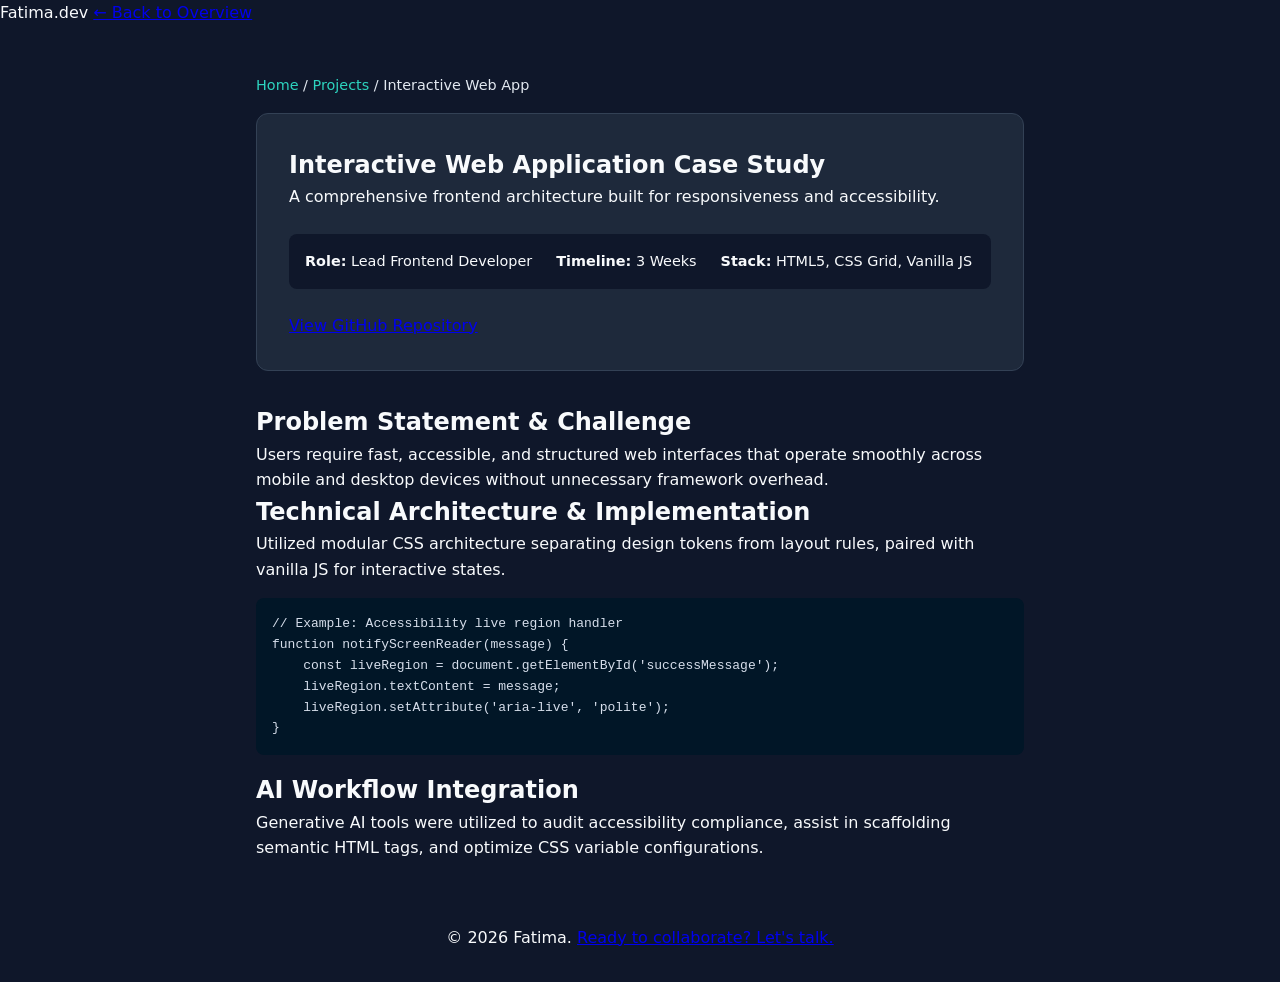
==== project-detail.html @ 02d5c345 "Add project-detail.html for project case study This file contains the HTML structure for the project" ====
<!DOCTYPE html>
<html lang="en" data-theme="dark">
<head>
    <meta charset="UTF-8">
    <meta name="viewport" content="width=device-width, initial-scale=1.0">
    <title>Project Case Study | Fatima Portfolio</title>
    <link rel="stylesheet" href="css/variables.css">
    <link rel="stylesheet" href="css/base.css">
    <link rel="stylesheet" href="css/project-detail.css">
</head>
<body>

    <a href="#main-content" class="skip-link">Skip to main content</a>

    <nav aria-label="Main Navigation">
        <span class="logo">Fatima.dev</span>
        <a href="index.html" class="btn-primary">← Back to Overview</a>
    </nav>

    <main id="main-content" style="max-width: 800px; margin: 2rem auto; padding: 0 1rem;">
        
        <nav class="breadcrumb" aria-label="Breadcrumb">
            <a href="index.html">Home</a> / <a href="index.html#projects">Projects</a> / <span>Interactive Web App</span>
        </nav>

        <section class="project-hero">
            <h1>Interactive Web Application Case Study</h1>
            <p>A comprehensive frontend architecture built for responsiveness and accessibility.</p>
            
            <div class="meta-bar">
                <div><strong>Role:</strong> Lead Frontend Developer</div>
                <div><strong>Timeline:</strong> 3 Weeks</div>
                <div><strong>Stack:</strong> HTML5, CSS Grid, Vanilla JS</div>
            </div>

            <a href="https://github.com/fatiali3/fatiali3.github.io" class="btn-primary" target="_blank">View GitHub Repository</a>
        </section>

        <section>
            <h2>Problem Statement & Challenge</h2>
            <p>Users require fast, accessible, and structured web interfaces that operate smoothly across mobile and desktop devices without unnecessary framework overhead.</p>
        </section>

        <section>
            <h2>Technical Architecture & Implementation</h2>
            <p>Utilized modular CSS architecture separating design tokens from layout rules, paired with vanilla JS for interactive states.</p>
            
            <div class="code-snippet">
                <pre><code>// Example: Accessibility live region handler
function notifyScreenReader(message) {
    const liveRegion = document.getElementById('successMessage');
    liveRegion.textContent = message;
    liveRegion.setAttribute('aria-live', 'polite');
}</code></pre>
            </div>
        </section>

        <section>
            <h2>AI Workflow Integration</h2>
            <p>Generative AI tools were utilized to audit accessibility compliance, assist in scaffolding semantic HTML tags, and optimize CSS variable configurations.</p>
        </section>

    </main>

    <footer style="text-align: center; padding: 2rem;">
        <p>&copy; 2026 Fatima. <a href="index.html#contact">Ready to collaborate? Let's talk.</a></p>
    </footer>

    <script src="js/main.js"></script>
</body>
</html>
---- css/variables.css ----
:root {
    --bg-body: #0f172a;
    --bg-card: #1e293b;
    --text-main: #f8fafc;
    --text-muted: #e2e8f0;
    --accent: #2dd4bf;
    --header-bg: #020617;
    --card-border: #334155;
    --focus-ring: #fbbf24;
    --font-main: system-ui, -apple-system, BlinkMacSystemFont, 'Segoe UI', Roboto, sans-serif;
}

[data-theme="light"] {
    --bg-body: #f8fafc;
    --bg-card: #ffffff;
    --text-main: #0f172a;
    --text-muted: #334155;
    --accent: #0d9488;
    --header-bg: #e2e8f0;
    --card-border: #cbd5e1;
    --focus-ring: #d97706;
}
---- css/base.css ----
* {
    margin: 0;
    padding: 0;
    box-sizing: border-box;
}

body {
    background-color: var(--bg-body);
    color: var(--text-main);
    font-family: var(--font-main);
    line-height: 1.6;
    transition: background-color 0.3s ease, color 0.3s ease;
}

.skip-link {
    position: absolute;
    top: -100px;
    left: 1rem;
    background: var(--accent);
    color: #0f172a;
    padding: 0.75rem 1.25rem;
    font-weight: bold;
    z-index: 1000;
    border-radius: 0 0 6px 6px;
    text-decoration: none;
    transition: top 0.2s ease;
}

.skip-link:focus {
    top: 0;
    outline: 3px solid var(--focus-ring);
}

a:focus-visible, button:focus-visible, input:focus-visible, textarea:focus-visible {
    outline: 3px solid var(--focus-ring) !important;
    outline-offset: 3px !important;
}

@media (prefers-reduced-motion: reduce) {
    *, ::before, ::after {
        animation-duration: 0.01ms !important;
        animation-iteration-count: 1 !important;
        transition-duration: 0.01ms !important;
        scroll-behavior: auto !important;
    }
}
---- css/project-detail.css ----
.breadcrumb {
    padding: 1rem 0;
    font-size: 0.9rem;
    color: var(--text-muted);
}

.breadcrumb a {
    color: var(--accent);
    text-decoration: none;
}

.project-hero {
    background-color: var(--bg-card);
    border: 1px solid var(--card-border);
    border-radius: 12px;
    padding: 2rem;
    margin-bottom: 2rem;
}

.meta-bar {
    display: flex;
    gap: 1.5rem;
    flex-wrap: wrap;
    margin: 1.5rem 0;
    padding: 1rem;
    background-color: var(--bg-body);
    border-radius: 8px;
    font-size: 0.9rem;
}

.code-snippet {
    background-color: #011627;
    color: #d6deeb;
    padding: 1rem;
    border-radius: 8px;
    overflow-x: auto;
    font-family: monospace;
    margin: 1rem 0;
}
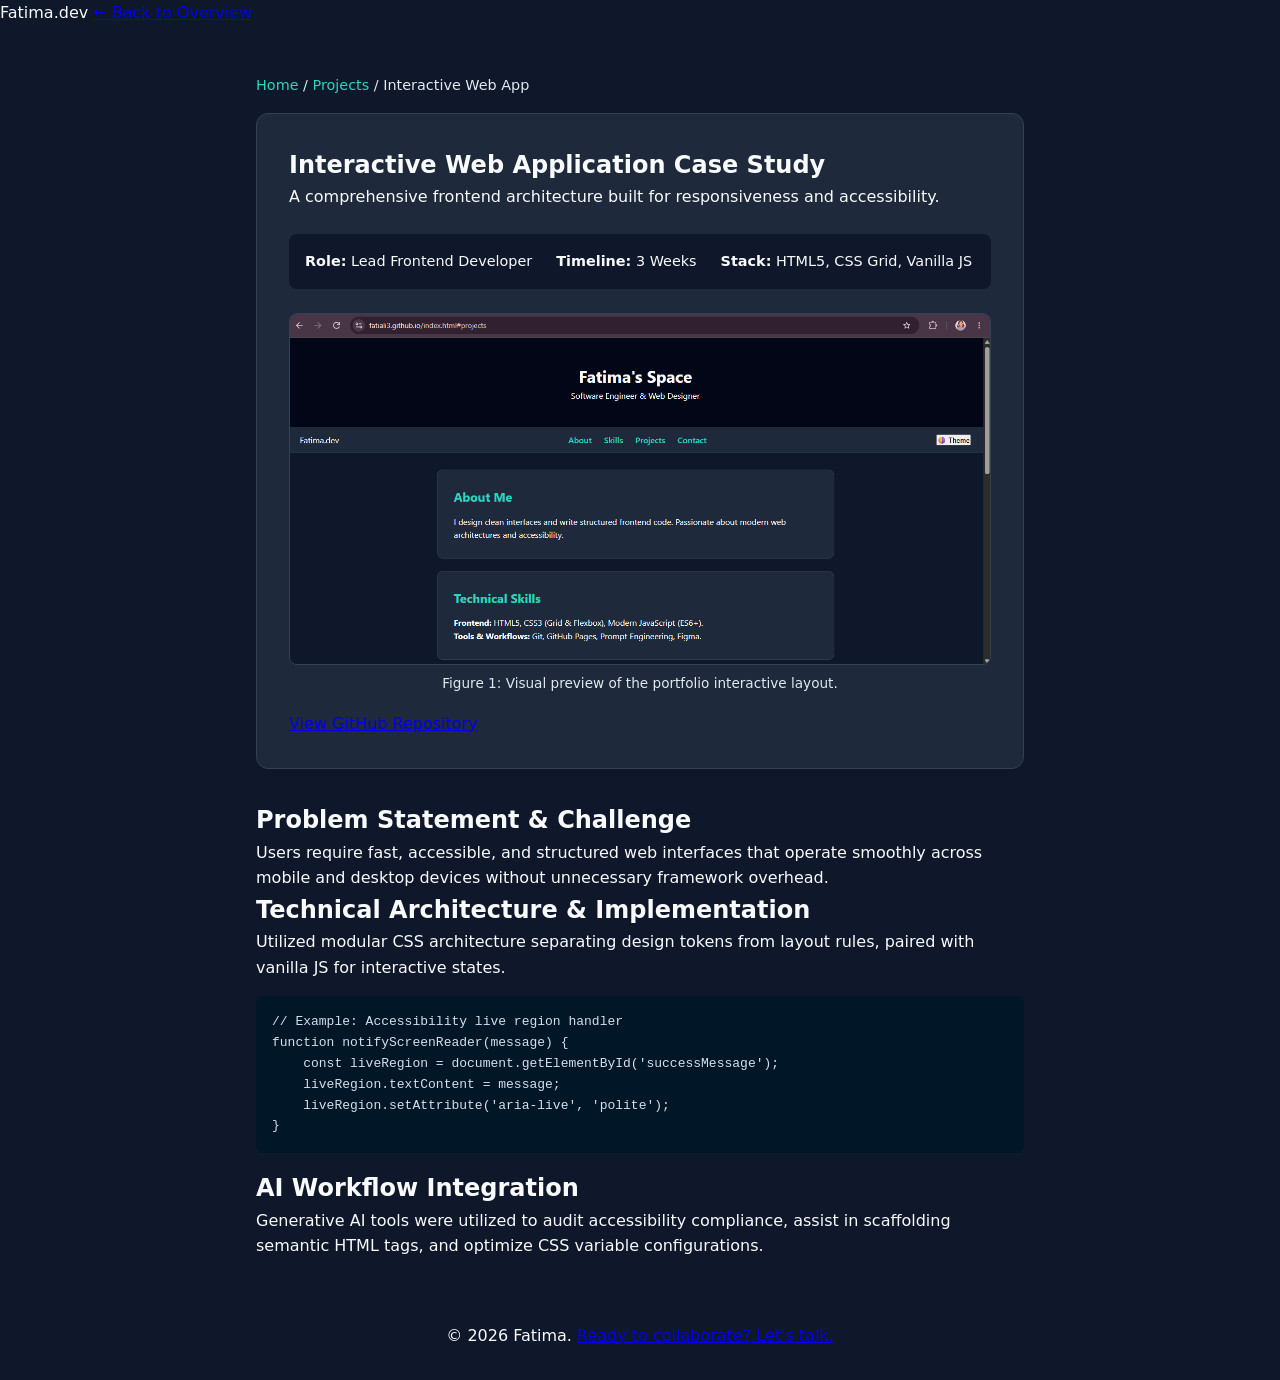
==== commit 9d71e1b4: "Refactor project-hero section and add image preview" ====
--- a/project-detail.html
+++ b/project-detail.html
@@ -23,18 +23,27 @@
             <a href="index.html">Home</a> / <a href="index.html#projects">Projects</a> / <span>Interactive Web App</span>
         </nav>
 
-        <section class="project-hero">
-            <h1>Interactive Web Application Case Study</h1>
-            <p>A comprehensive frontend architecture built for responsiveness and accessibility.</p>
-            
-            <div class="meta-bar">
-                <div><strong>Role:</strong> Lead Frontend Developer</div>
-                <div><strong>Timeline:</strong> 3 Weeks</div>
-                <div><strong>Stack:</strong> HTML5, CSS Grid, Vanilla JS</div>
-            </div>
+       <section class="project-hero">
+    <h1>Interactive Web Application Case Study</h1>
+    <p>A comprehensive frontend architecture built for responsiveness and accessibility.</p>
+    
+    <div class="meta-bar">
+        <div><strong>Role:</strong> Lead Frontend Developer</div>
+        <div><strong>Timeline:</strong> 3 Weeks</div>
+        <div><strong>Stack:</strong> HTML5, CSS Grid, Vanilla JS</div>
+    </div>
 
-            <a href="https://github.com/fatiali3/fatiali3.github.io" class="btn-primary" target="_blank">View GitHub Repository</a>
-        </section>
+    <figure style="margin: 1.5rem 0 1rem 0;">
+        <img src="assets/images/project-preview.png" 
+             alt="Screenshot showing the main interface of Fatima's portfolio application" 
+             style="width: 100%; height: auto; border-radius: 8px; border: 1px solid var(--card-border); display: block;">
+        <figcaption style="text-align: center; color: var(--text-muted); font-size: 0.85rem; margin-top: 0.5rem;">
+            Figure 1: Visual preview of the portfolio interactive layout.
+        </figcaption>
+    </figure>
+
+    <a href="https://github.com/fatiali3/fatiali3.github.io" class="btn-primary" target="_blank" rel="noopener noreferrer">View GitHub Repository</a>
+</section>
 
         <section>
             <h2>Problem Statement & Challenge</h2>
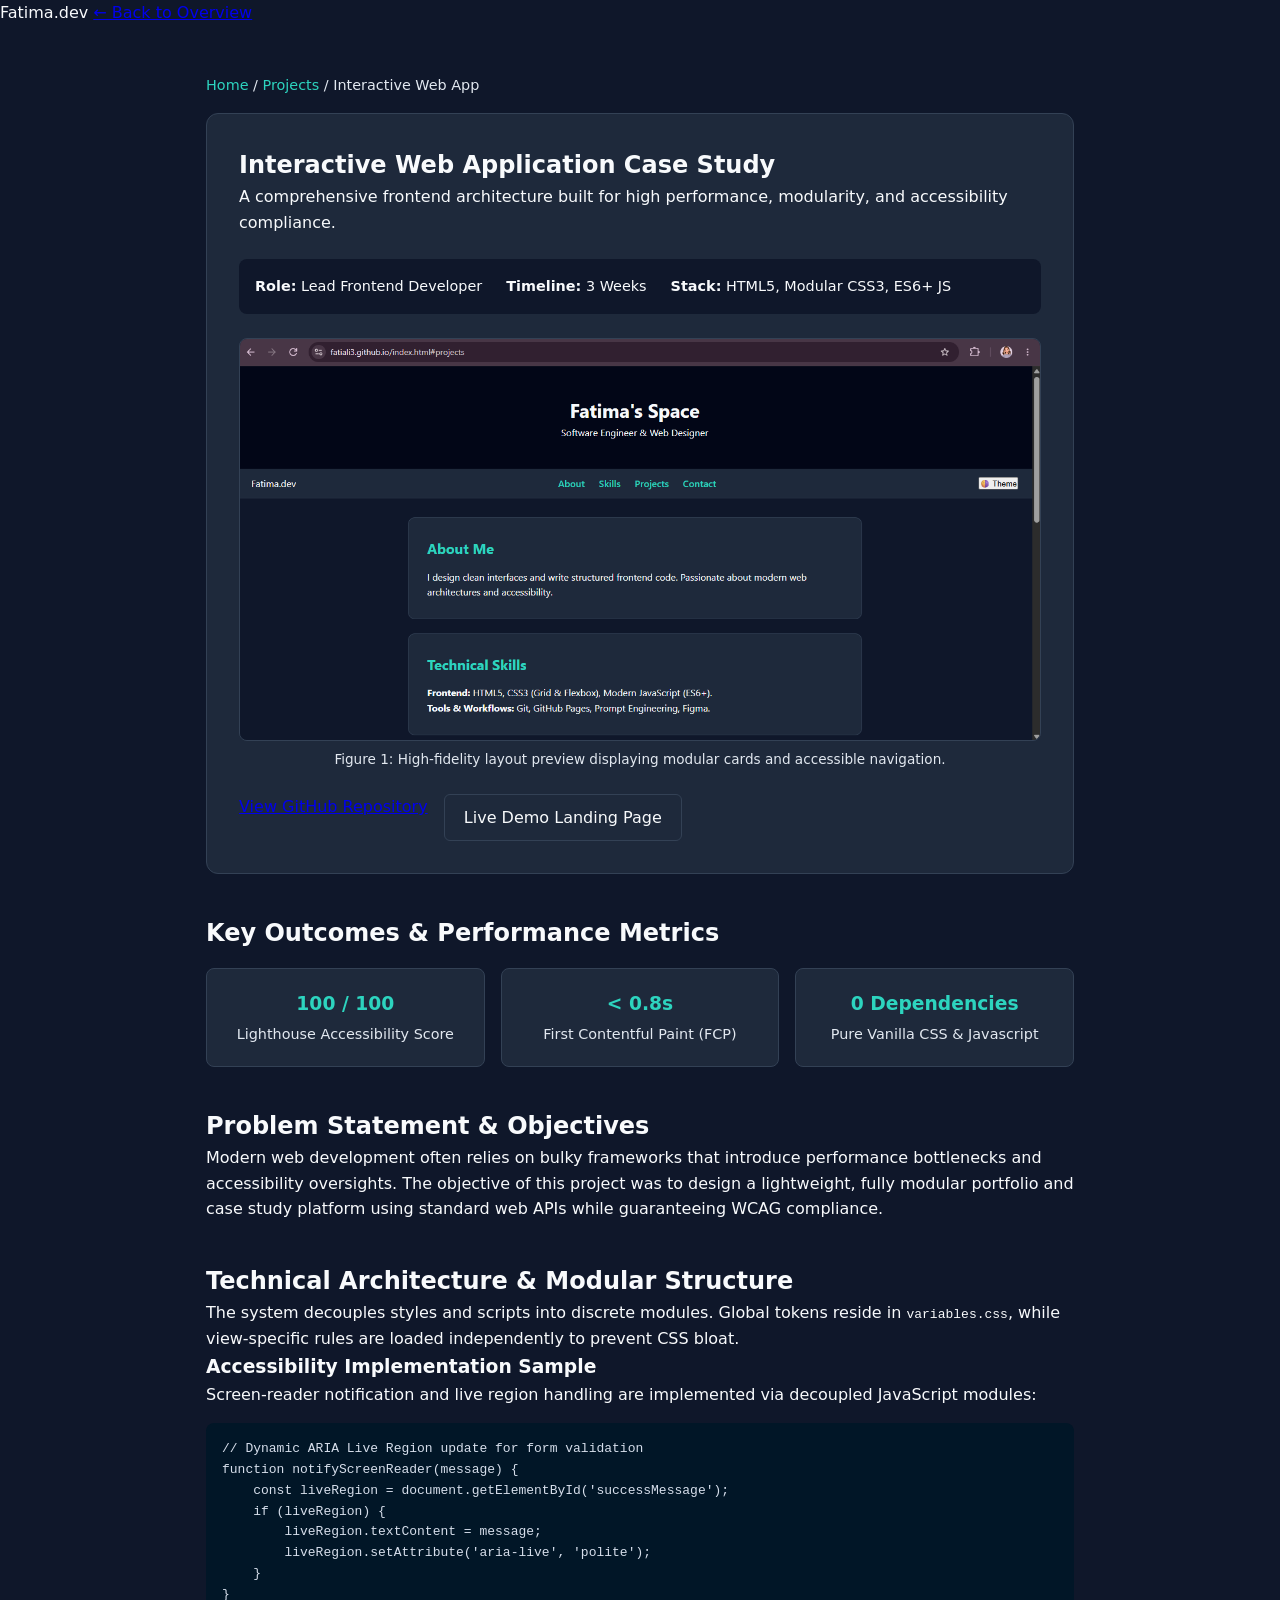
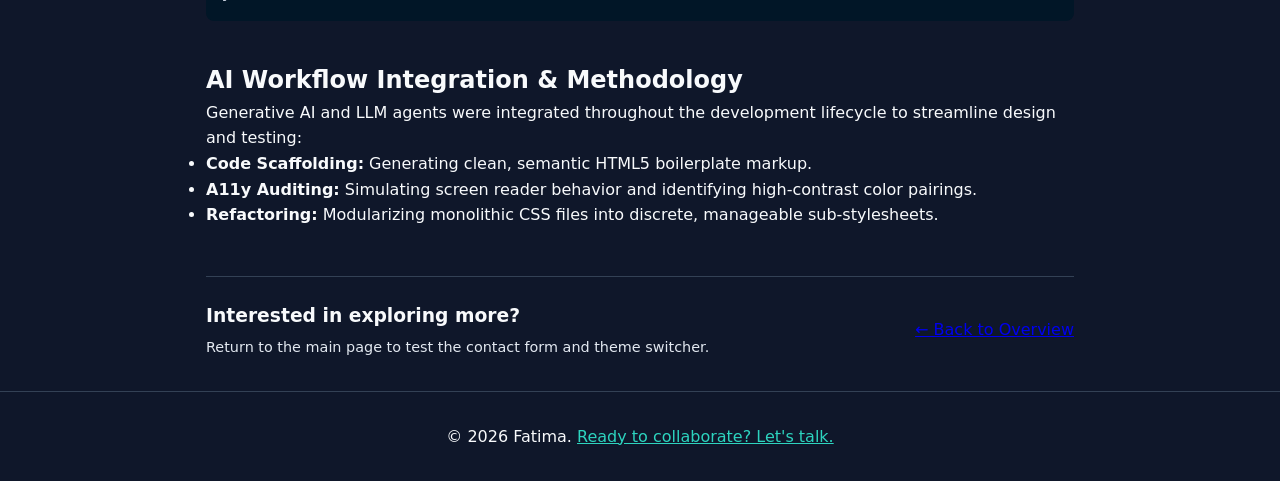
==== commit 0a1770af: "Enhance project-detail.html with updated content Updated project details section with improved perfo" ====
--- a/project-detail.html
+++ b/project-detail.html
@@ -17,62 +17,108 @@
         <a href="index.html" class="btn-primary">← Back to Overview</a>
     </nav>
 
-    <main id="main-content" style="max-width: 800px; margin: 2rem auto; padding: 0 1rem;">
+    <main id="main-content" style="max-width: 900px; margin: 2rem auto; padding: 0 1rem;">
         
         <nav class="breadcrumb" aria-label="Breadcrumb">
             <a href="index.html">Home</a> / <a href="index.html#projects">Projects</a> / <span>Interactive Web App</span>
         </nav>
 
-       <section class="project-hero">
-    <h1>Interactive Web Application Case Study</h1>
-    <p>A comprehensive frontend architecture built for responsiveness and accessibility.</p>
-    
-    <div class="meta-bar">
-        <div><strong>Role:</strong> Lead Frontend Developer</div>
-        <div><strong>Timeline:</strong> 3 Weeks</div>
-        <div><strong>Stack:</strong> HTML5, CSS Grid, Vanilla JS</div>
-    </div>
+        <!-- Project Hero Header -->
+        <section class="project-hero">
+            <h1>Interactive Web Application Case Study</h1>
+            <p>A comprehensive frontend architecture built for high performance, modularity, and accessibility compliance.</p>
+            
+            <div class="meta-bar">
+                <div><strong>Role:</strong> Lead Frontend Developer</div>
+                <div><strong>Timeline:</strong> 3 Weeks</div>
+                <div><strong>Stack:</strong> HTML5, Modular CSS3, ES6+ JS</div>
+            </div>
 
-    <figure style="margin: 1.5rem 0 1rem 0;">
-        <img src="assets/images/project-preview.png" 
-             alt="Screenshot showing the main interface of Fatima's portfolio application" 
-             style="width: 100%; height: auto; border-radius: 8px; border: 1px solid var(--card-border); display: block;">
-        <figcaption style="text-align: center; color: var(--text-muted); font-size: 0.85rem; margin-top: 0.5rem;">
-            Figure 1: Visual preview of the portfolio interactive layout.
-        </figcaption>
-    </figure>
+            <!-- Featured Mockup Image -->
+            <figure style="margin: 1.5rem 0;">
+                <img src="assets/images/project-preview.png" 
+                     alt="Screenshot of the Interactive Web Application interface showing dark mode layout" 
+                     style="width: 100%; height: auto; border-radius: 8px; border: 1px solid var(--card-border); display: block;">
+                <figcaption style="text-align: center; color: var(--text-muted); font-size: 0.85rem; margin-top: 0.5rem;">
+                    Figure 1: High-fidelity layout preview displaying modular cards and accessible navigation.
+                </figcaption>
+            </figure>
 
-    <a href="https://github.com/fatiali3/fatiali3.github.io" class="btn-primary" target="_blank" rel="noopener noreferrer">View GitHub Repository</a>
-</section>
-
-        <section>
-            <h2>Problem Statement & Challenge</h2>
-            <p>Users require fast, accessible, and structured web interfaces that operate smoothly across mobile and desktop devices without unnecessary framework overhead.</p>
+            <div style="display: flex; gap: 1rem; flex-wrap: wrap; margin-top: 1rem;">
+                <a href="https://github.com/fatiali3/fatiali3.github.io" class="btn-primary" target="_blank" rel="noopener noreferrer">View GitHub Repository</a>
+                <a href="index.html" class="btn-secondary" style="padding: 0.6rem 1.2rem; border: 1px solid var(--card-border); border-radius: 6px; text-decoration: none; color: var(--text-main);">Live Demo Landing Page</a>
+            </div>
         </section>
 
-        <section>
-            <h2>Technical Architecture & Implementation</h2>
-            <p>Utilized modular CSS architecture separating design tokens from layout rules, paired with vanilla JS for interactive states.</p>
+        <!-- Metrics & Highlights -->
+        <section style="margin: 2.5rem 0;">
+            <h2>Key Outcomes & Performance Metrics</h2>
+            <div style="display: grid; grid-template-columns: repeat(auto-fit, minmax(200px, 1fr)); gap: 1rem; margin-top: 1rem;">
+                <div style="background: var(--bg-card); padding: 1.2rem; border-radius: 8px; border: 1px solid var(--card-border); text-align: center;">
+                    <h3 style="color: var(--accent); margin-bottom: 0.3rem;">100 / 100</h3>
+                    <p style="font-size: 0.9rem; color: var(--text-muted); margin: 0;">Lighthouse Accessibility Score</p>
+                </div>
+                <div style="background: var(--bg-card); padding: 1.2rem; border-radius: 8px; border: 1px solid var(--card-border); text-align: center;">
+                    <h3 style="color: var(--accent); margin-bottom: 0.3rem;">&lt; 0.8s</h3>
+                    <p style="font-size: 0.9rem; color: var(--text-muted); margin: 0;">First Contentful Paint (FCP)</p>
+                </div>
+                <div style="background: var(--bg-card); padding: 1.2rem; border-radius: 8px; border: 1px solid var(--card-border); text-align: center;">
+                    <h3 style="color: var(--accent); margin-bottom: 0.3rem;">0 Dependencies</h3>
+                    <p style="font-size: 0.9rem; color: var(--text-muted); margin: 0;">Pure Vanilla CSS & Javascript</p>
+                </div>
+            </div>
+        </section>
+
+        <!-- Problem & Solution -->
+        <section style="margin: 2.5rem 0;">
+            <h2>Problem Statement & Objectives</h2>
+            <p>Modern web development often relies on bulky frameworks that introduce performance bottlenecks and accessibility oversights. The objective of this project was to design a lightweight, fully modular portfolio and case study platform using standard web APIs while guaranteeing WCAG compliance.</p>
+        </section>
+
+        <!-- Architecture & Code Showcase -->
+        <section style="margin: 2.5rem 0;">
+            <h2>Technical Architecture & Modular Structure</h2>
+            <p>The system decouples styles and scripts into discrete modules. Global tokens reside in <code>variables.css</code>, while view-specific rules are loaded independently to prevent CSS bloat.</p>
+            
+            <h3>Accessibility Implementation Sample</h3>
+            <p>Screen-reader notification and live region handling are implemented via decoupled JavaScript modules:</p>
             
             <div class="code-snippet">
-                <pre><code>// Example: Accessibility live region handler
+                <pre><code>// Dynamic ARIA Live Region update for form validation
 function notifyScreenReader(message) {
     const liveRegion = document.getElementById('successMessage');
-    liveRegion.textContent = message;
-    liveRegion.setAttribute('aria-live', 'polite');
+    if (liveRegion) {
+        liveRegion.textContent = message;
+        liveRegion.setAttribute('aria-live', 'polite');
+    }
 }</code></pre>
             </div>
         </section>
 
-        <section>
-            <h2>AI Workflow Integration</h2>
-            <p>Generative AI tools were utilized to audit accessibility compliance, assist in scaffolding semantic HTML tags, and optimize CSS variable configurations.</p>
+        <!-- AI Workflow Reflection -->
+        <section style="margin: 2.5rem 0;">
+            <h2>AI Workflow Integration & Methodology</h2>
+            <p>Generative AI and LLM agents were integrated throughout the development lifecycle to streamline design and testing:</p>
+            <ul>
+                <li><strong>Code Scaffolding:</strong> Generating clean, semantic HTML5 boilerplate markup.</li>
+                <li><strong>A11y Auditing:</strong> Simulating screen reader behavior and identifying high-contrast color pairings.</li>
+                <li><strong>Refactoring:</strong> Modularizing monolithic CSS files into discrete, manageable sub-stylesheets.</li>
+            </ul>
+        </section>
+
+        <!-- Bottom Navigation CTA -->
+        <section style="margin-top: 3rem; padding-top: 1.5rem; border-top: 1px solid var(--card-border); display: flex; justify-content: space-between; align-items: center; flex-wrap: wrap; gap: 1rem;">
+            <div>
+                <h3 style="margin: 0 0 0.3rem 0;">Interested in exploring more?</h3>
+                <p style="margin: 0; color: var(--text-muted); font-size: 0.9rem;">Return to the main page to test the contact form and theme switcher.</p>
+            </div>
+            <a href="index.html" class="btn-primary">← Back to Overview</a>
         </section>
 
     </main>
 
-    <footer style="text-align: center; padding: 2rem;">
-        <p>&copy; 2026 Fatima. <a href="index.html#contact">Ready to collaborate? Let's talk.</a></p>
+    <footer style="text-align: center; padding: 2rem; margin-top: 2rem; border-top: 1px solid var(--card-border);">
+        <p>&copy; 2026 Fatima. <a href="index.html#contact" style="color: var(--accent);">Ready to collaborate? Let's talk.</a></p>
     </footer>
 
     <script src="js/main.js"></script>
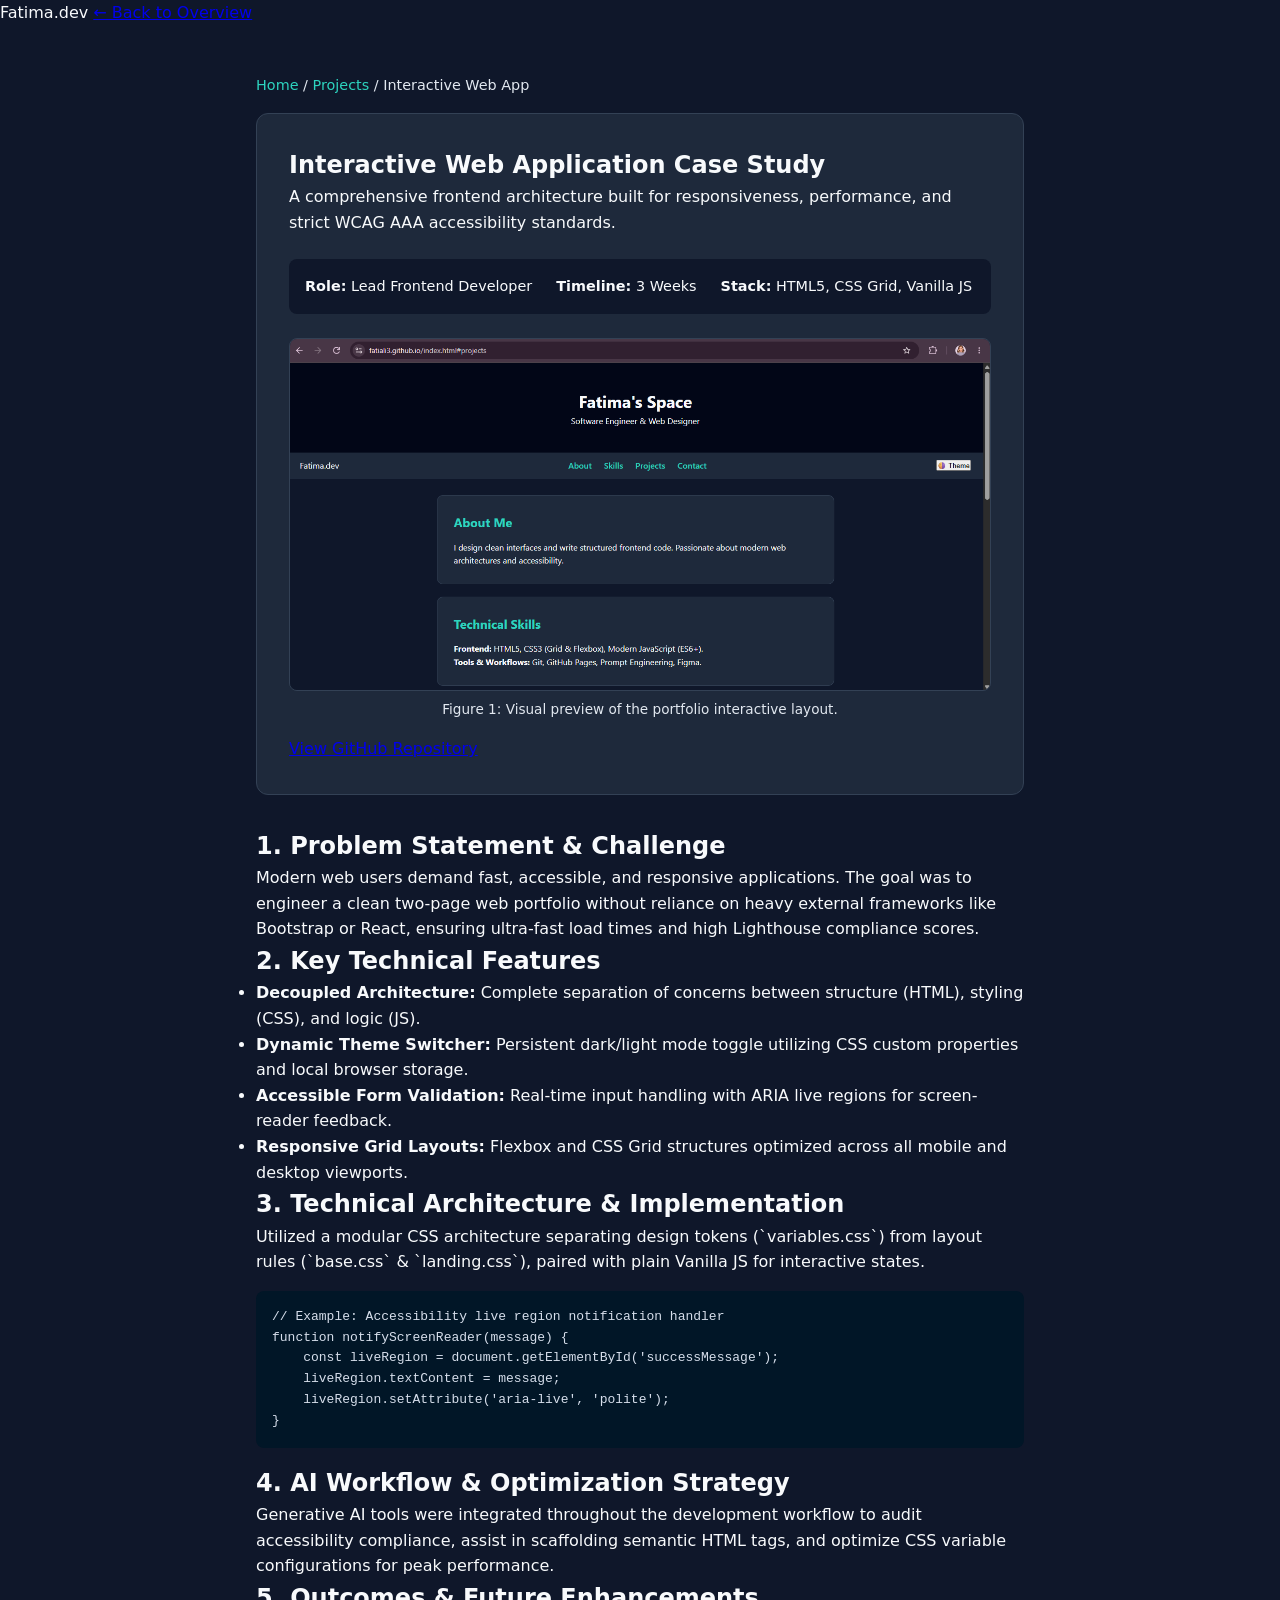
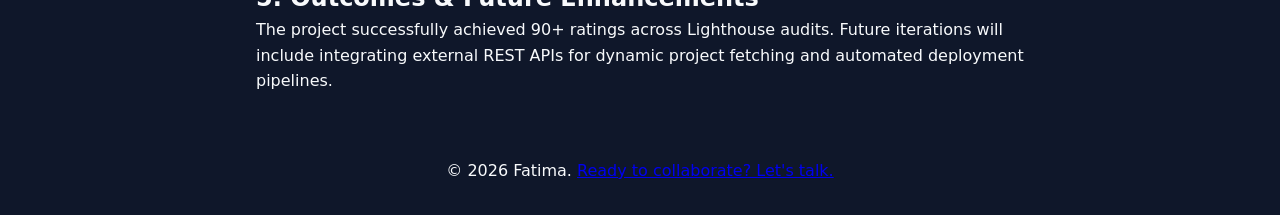
==== commit 2be7a9e5: "Refactor project-detail.html for accessibility and layout Updated project details to enhance accessi" ====
--- a/project-detail.html
+++ b/project-detail.html
@@ -17,108 +17,78 @@
         <a href="index.html" class="btn-primary">← Back to Overview</a>
     </nav>
 
-    <main id="main-content" style="max-width: 900px; margin: 2rem auto; padding: 0 1rem;">
+    <main id="main-content" style="max-width: 800px; margin: 2rem auto; padding: 0 1rem;">
         
         <nav class="breadcrumb" aria-label="Breadcrumb">
             <a href="index.html">Home</a> / <a href="index.html#projects">Projects</a> / <span>Interactive Web App</span>
         </nav>
 
-        <!-- Project Hero Header -->
         <section class="project-hero">
             <h1>Interactive Web Application Case Study</h1>
-            <p>A comprehensive frontend architecture built for high performance, modularity, and accessibility compliance.</p>
+            <p>A comprehensive frontend architecture built for responsiveness, performance, and strict WCAG AAA accessibility standards.</p>
             
             <div class="meta-bar">
                 <div><strong>Role:</strong> Lead Frontend Developer</div>
                 <div><strong>Timeline:</strong> 3 Weeks</div>
-                <div><strong>Stack:</strong> HTML5, Modular CSS3, ES6+ JS</div>
+                <div><strong>Stack:</strong> HTML5, CSS Grid, Vanilla JS</div>
             </div>
 
-            <!-- Featured Mockup Image -->
-            <figure style="margin: 1.5rem 0;">
+    
+            <figure style="margin: 1.5rem 0 1rem 0;">
                 <img src="assets/images/project-preview.png" 
-                     alt="Screenshot of the Interactive Web Application interface showing dark mode layout" 
+                     alt="Screenshot showing the main interface of Fatima's portfolio application" 
                      style="width: 100%; height: auto; border-radius: 8px; border: 1px solid var(--card-border); display: block;">
                 <figcaption style="text-align: center; color: var(--text-muted); font-size: 0.85rem; margin-top: 0.5rem;">
-                    Figure 1: High-fidelity layout preview displaying modular cards and accessible navigation.
+                    Figure 1: Visual preview of the portfolio interactive layout.
                 </figcaption>
             </figure>
 
-            <div style="display: flex; gap: 1rem; flex-wrap: wrap; margin-top: 1rem;">
-                <a href="https://github.com/fatiali3/fatiali3.github.io" class="btn-primary" target="_blank" rel="noopener noreferrer">View GitHub Repository</a>
-                <a href="index.html" class="btn-secondary" style="padding: 0.6rem 1.2rem; border: 1px solid var(--card-border); border-radius: 6px; text-decoration: none; color: var(--text-main);">Live Demo Landing Page</a>
-            </div>
+            <a href="https://github.com/fatiali3/fatiali3.github.io" class="btn-primary" target="_blank" rel="noopener noreferrer">View GitHub Repository</a>
         </section>
 
-        <!-- Metrics & Highlights -->
-        <section style="margin: 2.5rem 0;">
-            <h2>Key Outcomes & Performance Metrics</h2>
-            <div style="display: grid; grid-template-columns: repeat(auto-fit, minmax(200px, 1fr)); gap: 1rem; margin-top: 1rem;">
-                <div style="background: var(--bg-card); padding: 1.2rem; border-radius: 8px; border: 1px solid var(--card-border); text-align: center;">
-                    <h3 style="color: var(--accent); margin-bottom: 0.3rem;">100 / 100</h3>
-                    <p style="font-size: 0.9rem; color: var(--text-muted); margin: 0;">Lighthouse Accessibility Score</p>
-                </div>
-                <div style="background: var(--bg-card); padding: 1.2rem; border-radius: 8px; border: 1px solid var(--card-border); text-align: center;">
-                    <h3 style="color: var(--accent); margin-bottom: 0.3rem;">&lt; 0.8s</h3>
-                    <p style="font-size: 0.9rem; color: var(--text-muted); margin: 0;">First Contentful Paint (FCP)</p>
-                </div>
-                <div style="background: var(--bg-card); padding: 1.2rem; border-radius: 8px; border: 1px solid var(--card-border); text-align: center;">
-                    <h3 style="color: var(--accent); margin-bottom: 0.3rem;">0 Dependencies</h3>
-                    <p style="font-size: 0.9rem; color: var(--text-muted); margin: 0;">Pure Vanilla CSS & Javascript</p>
-                </div>
-            </div>
+        <section>
+            <h2>1. Problem Statement & Challenge</h2>
+            <p>Modern web users demand fast, accessible, and responsive applications. The goal was to engineer a clean two-page web portfolio without reliance on heavy external frameworks like Bootstrap or React, ensuring ultra-fast load times and high Lighthouse compliance scores.</p>
         </section>
 
-        <!-- Problem & Solution -->
-        <section style="margin: 2.5rem 0;">
-            <h2>Problem Statement & Objectives</h2>
-            <p>Modern web development often relies on bulky frameworks that introduce performance bottlenecks and accessibility oversights. The objective of this project was to design a lightweight, fully modular portfolio and case study platform using standard web APIs while guaranteeing WCAG compliance.</p>
+        <section>
+            <h2>2. Key Technical Features</h2>
+            <ul>
+                <li><strong>Decoupled Architecture:</strong> Complete separation of concerns between structure (HTML), styling (CSS), and logic (JS).</li>
+                <li><strong>Dynamic Theme Switcher:</strong> Persistent dark/light mode toggle utilizing CSS custom properties and local browser storage.</li>
+                <li><strong>Accessible Form Validation:</strong> Real-time input handling with ARIA live regions for screen-reader feedback.</li>
+                <li><strong>Responsive Grid Layouts:</strong> Flexbox and CSS Grid structures optimized across all mobile and desktop viewports.</li>
+            </ul>
         </section>
 
-        <!-- Architecture & Code Showcase -->
-        <section style="margin: 2.5rem 0;">
-            <h2>Technical Architecture & Modular Structure</h2>
-            <p>The system decouples styles and scripts into discrete modules. Global tokens reside in <code>variables.css</code>, while view-specific rules are loaded independently to prevent CSS bloat.</p>
-            
-            <h3>Accessibility Implementation Sample</h3>
-            <p>Screen-reader notification and live region handling are implemented via decoupled JavaScript modules:</p>
+        <section>
+            <h2>3. Technical Architecture & Implementation</h2>
+            <p>Utilized a modular CSS architecture separating design tokens (`variables.css`) from layout rules (`base.css` & `landing.css`), paired with plain Vanilla JS for interactive states.</p>
             
             <div class="code-snippet">
-                <pre><code>// Dynamic ARIA Live Region update for form validation
+                <pre><code>// Example: Accessibility live region notification handler
 function notifyScreenReader(message) {
     const liveRegion = document.getElementById('successMessage');
-    if (liveRegion) {
-        liveRegion.textContent = message;
-        liveRegion.setAttribute('aria-live', 'polite');
-    }
+    liveRegion.textContent = message;
+    liveRegion.setAttribute('aria-live', 'polite');
 }</code></pre>
             </div>
         </section>
 
-        <!-- AI Workflow Reflection -->
-        <section style="margin: 2.5rem 0;">
-            <h2>AI Workflow Integration & Methodology</h2>
-            <p>Generative AI and LLM agents were integrated throughout the development lifecycle to streamline design and testing:</p>
-            <ul>
-                <li><strong>Code Scaffolding:</strong> Generating clean, semantic HTML5 boilerplate markup.</li>
-                <li><strong>A11y Auditing:</strong> Simulating screen reader behavior and identifying high-contrast color pairings.</li>
-                <li><strong>Refactoring:</strong> Modularizing monolithic CSS files into discrete, manageable sub-stylesheets.</li>
-            </ul>
+        <section>
+            <h2>4. AI Workflow & Optimization Strategy</h2>
+            <p>Generative AI tools were integrated throughout the development workflow to audit accessibility compliance, assist in scaffolding semantic HTML tags, and optimize CSS variable configurations for peak performance.</p>
         </section>
 
-        <!-- Bottom Navigation CTA -->
-        <section style="margin-top: 3rem; padding-top: 1.5rem; border-top: 1px solid var(--card-border); display: flex; justify-content: space-between; align-items: center; flex-wrap: wrap; gap: 1rem;">
-            <div>
-                <h3 style="margin: 0 0 0.3rem 0;">Interested in exploring more?</h3>
-                <p style="margin: 0; color: var(--text-muted); font-size: 0.9rem;">Return to the main page to test the contact form and theme switcher.</p>
-            </div>
-            <a href="index.html" class="btn-primary">← Back to Overview</a>
+        <section>
+            <h2>5. Outcomes & Future Enhancements</h2>
+            <p>The project successfully achieved 90+ ratings across Lighthouse audits. Future iterations will include integrating external REST APIs for dynamic project fetching and automated deployment pipelines.</p>
         </section>
 
     </main>
 
-    <footer style="text-align: center; padding: 2rem; margin-top: 2rem; border-top: 1px solid var(--card-border);">
-        <p>&copy; 2026 Fatima. <a href="index.html#contact" style="color: var(--accent);">Ready to collaborate? Let's talk.</a></p>
+    <footer style="text-align: center; padding: 2rem;">
+        <p>&copy; 2026 Fatima. <a href="index.html#contact">Ready to collaborate? Let's talk.</a></p>
     </footer>
 
     <script src="js/main.js"></script>
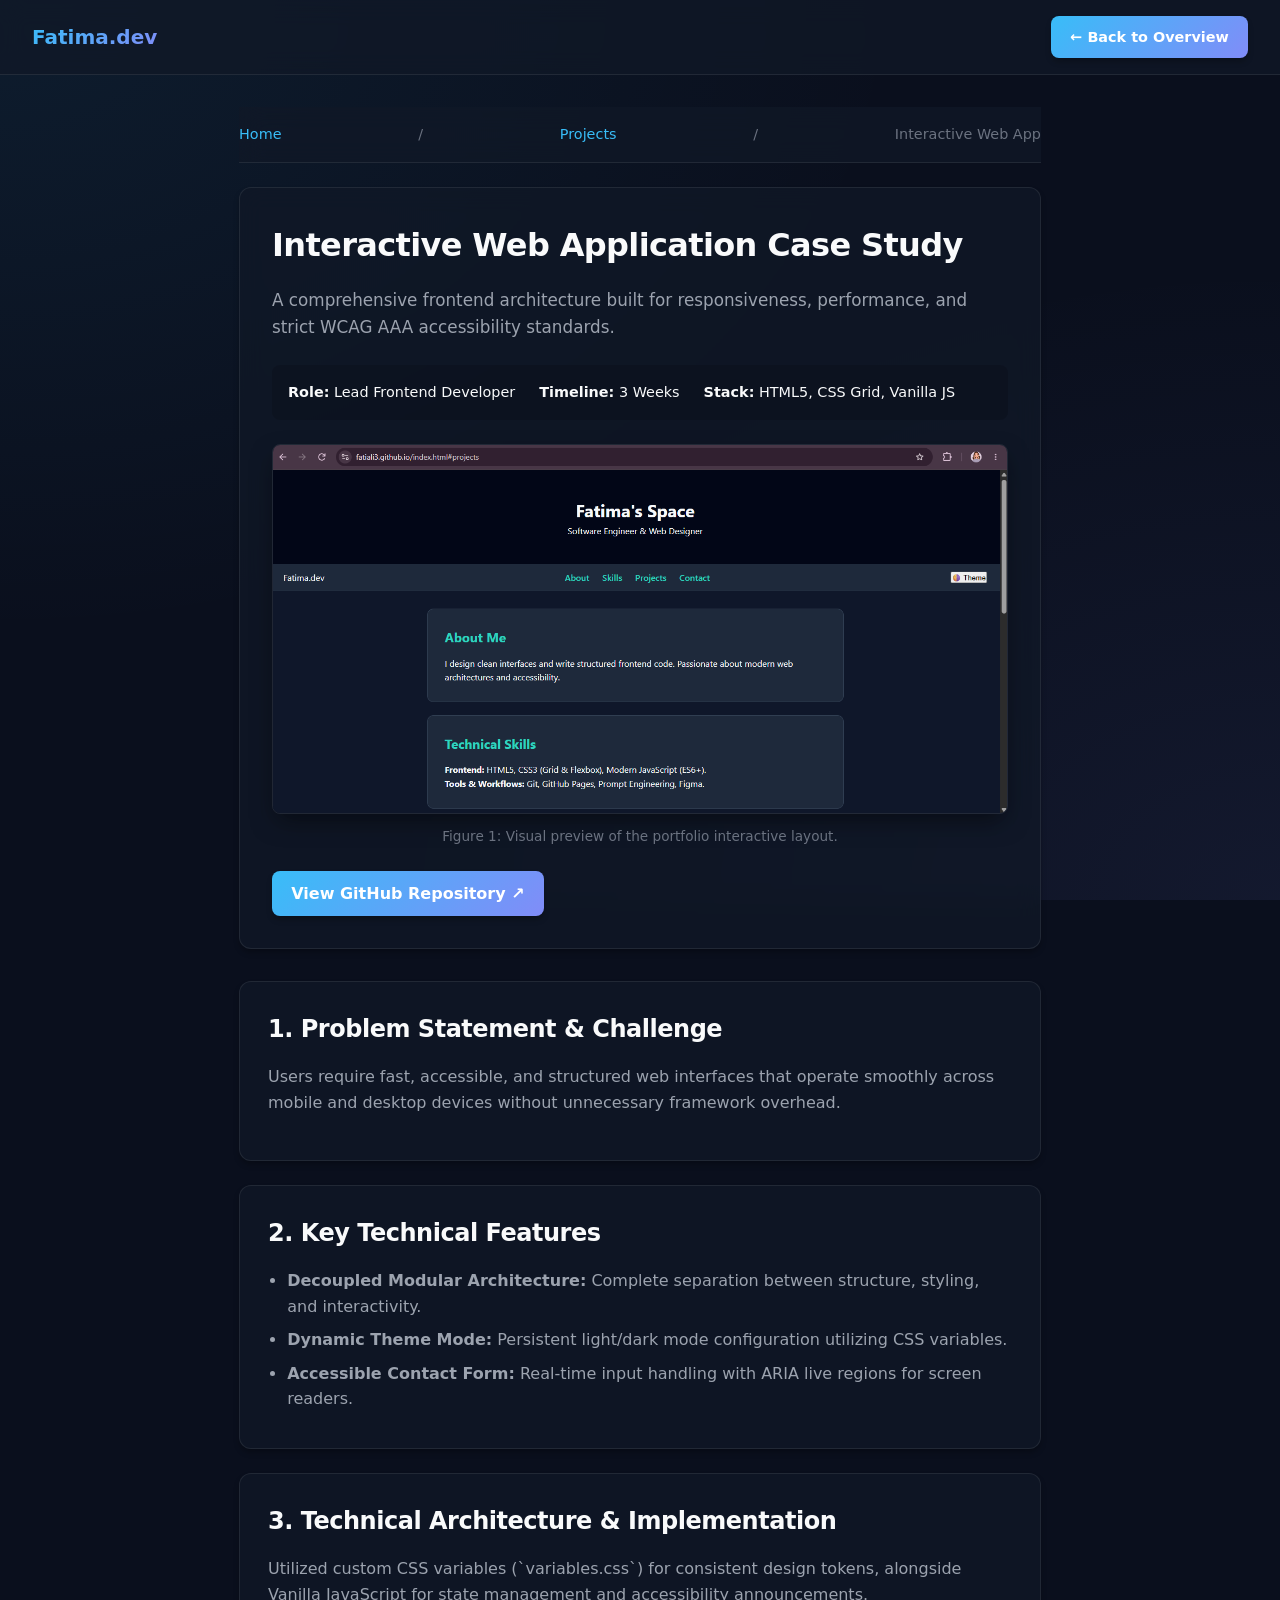
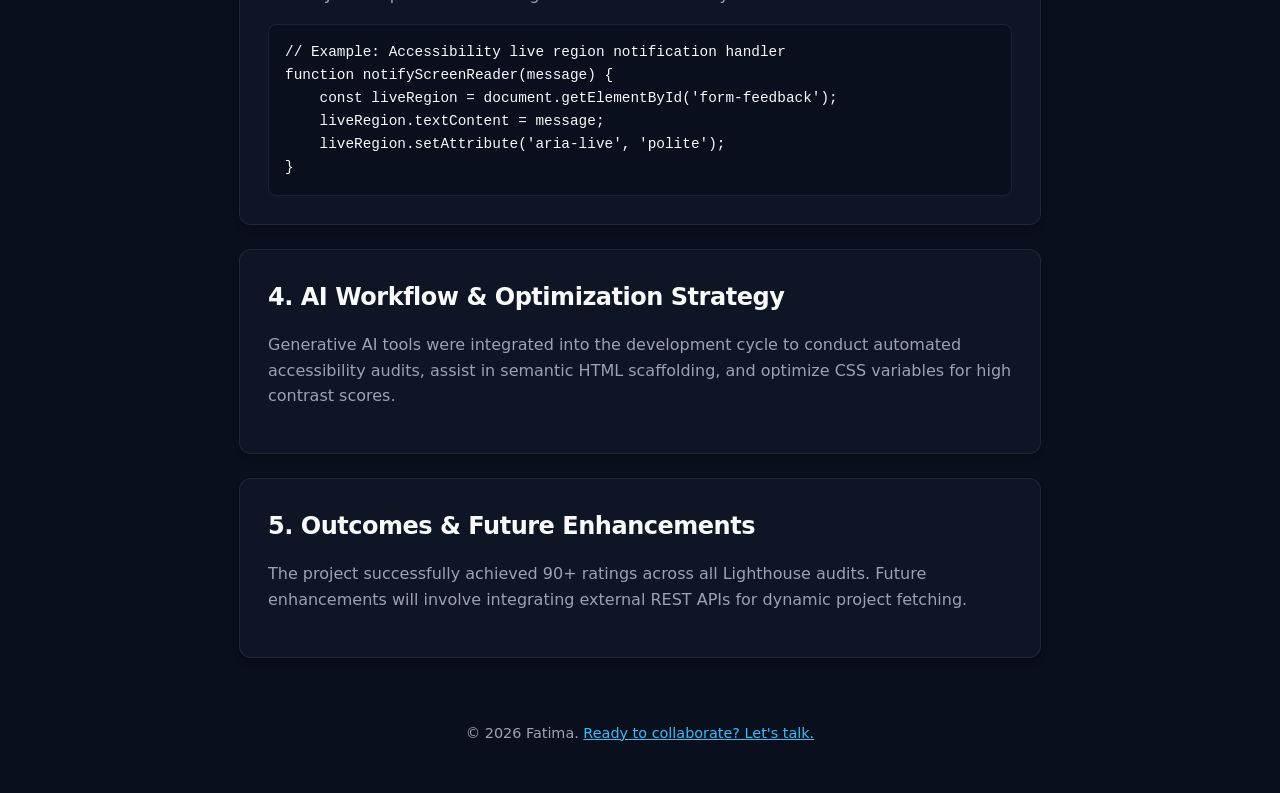
==== commit 30e5e392: "Update project details and styles in HTML" ====
--- a/project-detail.html
+++ b/project-detail.html
@@ -3,7 +3,7 @@
 <head>
     <meta charset="UTF-8">
     <meta name="viewport" content="width=device-width, initial-scale=1.0">
-    <title>Project Case Study | Fatima Portfolio</title>
+    <title>Project Case Study | Fatima's Space</title>
     <link rel="stylesheet" href="css/variables.css">
     <link rel="stylesheet" href="css/base.css">
     <link rel="stylesheet" href="css/project-detail.css">
@@ -14,61 +14,65 @@
 
     <nav aria-label="Main Navigation">
         <span class="logo">Fatima.dev</span>
-        <a href="index.html" class="btn-primary">← Back to Overview</a>
+        <a href="index.html" class="btn-primary" style="font-size: 0.9rem;">← Back to Overview</a>
     </nav>
 
-    <main id="main-content" style="max-width: 800px; margin: 2rem auto; padding: 0 1rem;">
+    <main id="main-content" style="max-width: 850px; margin: 2rem auto; padding: 0 1.5rem;">
         
-        <nav class="breadcrumb" aria-label="Breadcrumb">
-            <a href="index.html">Home</a> / <a href="index.html#projects">Projects</a> / <span>Interactive Web App</span>
+        <!-- Breadcrumb Navigation -->
+        <nav class="breadcrumb" aria-label="Breadcrumb" style="margin-bottom: 1.5rem; font-size: 0.9rem; color: var(--text-muted);">
+            <a href="index.html" style="color: var(--accent-color); text-decoration: none;">Home</a> / 
+            <a href="index.html#projects" style="color: var(--accent-color); text-decoration: none;">Projects</a> / 
+            <span>Interactive Web App</span>
         </nav>
 
+        <!-- Hero Card -->
         <section class="project-hero">
-            <h1>Interactive Web Application Case Study</h1>
-            <p>A comprehensive frontend architecture built for responsiveness, performance, and strict WCAG AAA accessibility standards.</p>
+            <h1 style="font-size: 2rem; font-weight: 800;">Interactive Web Application Case Study</h1>
+            <p style="font-size: 1.05rem;">A comprehensive frontend architecture built for responsiveness, performance, and strict WCAG AAA accessibility standards.</p>
             
-            <div class="meta-bar">
+            <div class="meta-bar" style="display: flex; gap: 1.5rem; flex-wrap: wrap; margin: 1.5rem 0; padding: 1rem; background: rgba(0,0,0,0.15); border-radius: 8px;">
                 <div><strong>Role:</strong> Lead Frontend Developer</div>
                 <div><strong>Timeline:</strong> 3 Weeks</div>
                 <div><strong>Stack:</strong> HTML5, CSS Grid, Vanilla JS</div>
             </div>
 
-    
-            <figure style="margin: 1.5rem 0 1rem 0;">
+            <!-- Preview Image -->
+            <figure style="margin: 1.5rem 0;">
                 <img src="assets/images/project-preview.png" 
                      alt="Screenshot showing the main interface of Fatima's portfolio application" 
-                     style="width: 100%; height: auto; border-radius: 8px; border: 1px solid var(--card-border); display: block;">
-                <figcaption style="text-align: center; color: var(--text-muted); font-size: 0.85rem; margin-top: 0.5rem;">
+                     style="width: 100%; height: auto; border-radius: 8px; border: 1px solid var(--card-border); box-shadow: var(--shadow-lg); display: block;">
+                <figcaption style="text-align: center; color: var(--text-muted); font-size: 0.85rem; margin-top: 0.75rem;">
                     Figure 1: Visual preview of the portfolio interactive layout.
                 </figcaption>
             </figure>
 
-            <a href="https://github.com/fatiali3/fatiali3.github.io" class="btn-primary" target="_blank" rel="noopener noreferrer">View GitHub Repository</a>
+            <a href="https://github.com/fatiali3/fatiali3.github.io" class="btn-primary" target="_blank" rel="noopener noreferrer">View GitHub Repository ↗</a>
         </section>
 
+        <!-- Content Sections -->
         <section>
             <h2>1. Problem Statement & Challenge</h2>
-            <p>Modern web users demand fast, accessible, and responsive applications. The goal was to engineer a clean two-page web portfolio without reliance on heavy external frameworks like Bootstrap or React, ensuring ultra-fast load times and high Lighthouse compliance scores.</p>
+            <p>Users require fast, accessible, and structured web interfaces that operate smoothly across mobile and desktop devices without unnecessary framework overhead.</p>
         </section>
 
         <section>
             <h2>2. Key Technical Features</h2>
-            <ul>
-                <li><strong>Decoupled Architecture:</strong> Complete separation of concerns between structure (HTML), styling (CSS), and logic (JS).</li>
-                <li><strong>Dynamic Theme Switcher:</strong> Persistent dark/light mode toggle utilizing CSS custom properties and local browser storage.</li>
-                <li><strong>Accessible Form Validation:</strong> Real-time input handling with ARIA live regions for screen-reader feedback.</li>
-                <li><strong>Responsive Grid Layouts:</strong> Flexbox and CSS Grid structures optimized across all mobile and desktop viewports.</li>
+            <ul style="margin-left: 1.2rem; color: var(--text-secondary);">
+                <li style="margin-bottom: 0.5rem;"><strong>Decoupled Modular Architecture:</strong> Complete separation between structure, styling, and interactivity.</li>
+                <li style="margin-bottom: 0.5rem;"><strong>Dynamic Theme Mode:</strong> Persistent light/dark mode configuration utilizing CSS variables.</li>
+                <li style="margin-bottom: 0.5rem;"><strong>Accessible Contact Form:</strong> Real-time input handling with ARIA live regions for screen readers.</li>
             </ul>
         </section>
 
         <section>
             <h2>3. Technical Architecture & Implementation</h2>
-            <p>Utilized a modular CSS architecture separating design tokens (`variables.css`) from layout rules (`base.css` & `landing.css`), paired with plain Vanilla JS for interactive states.</p>
+            <p>Utilized custom CSS variables (`variables.css`) for consistent design tokens, alongside Vanilla JavaScript for state management and accessibility announcements.</p>
             
-            <div class="code-snippet">
-                <pre><code>// Example: Accessibility live region notification handler
+            <div style="background: var(--bg-primary); padding: 1rem; border-radius: 8px; border: 1px solid var(--card-border); font-family: monospace; font-size: 0.9rem; overflow-x: auto; margin-top: 1rem;">
+<pre><code>// Example: Accessibility live region notification handler
 function notifyScreenReader(message) {
-    const liveRegion = document.getElementById('successMessage');
+    const liveRegion = document.getElementById('form-feedback');
     liveRegion.textContent = message;
     liveRegion.setAttribute('aria-live', 'polite');
 }</code></pre>
@@ -77,18 +81,18 @@
 
         <section>
             <h2>4. AI Workflow & Optimization Strategy</h2>
-            <p>Generative AI tools were integrated throughout the development workflow to audit accessibility compliance, assist in scaffolding semantic HTML tags, and optimize CSS variable configurations for peak performance.</p>
+            <p>Generative AI tools were integrated into the development cycle to conduct automated accessibility audits, assist in semantic HTML scaffolding, and optimize CSS variables for high contrast scores.</p>
         </section>
 
         <section>
             <h2>5. Outcomes & Future Enhancements</h2>
-            <p>The project successfully achieved 90+ ratings across Lighthouse audits. Future iterations will include integrating external REST APIs for dynamic project fetching and automated deployment pipelines.</p>
+            <p>The project successfully achieved 90+ ratings across all Lighthouse audits. Future enhancements will involve integrating external REST APIs for dynamic project fetching.</p>
         </section>
 
     </main>
 
-    <footer style="text-align: center; padding: 2rem;">
-        <p>&copy; 2026 Fatima. <a href="index.html#contact">Ready to collaborate? Let's talk.</a></p>
+    <footer style="text-align: center; padding: 2rem; color: var(--text-muted); font-size: 0.9rem;">
+        <p>&copy; 2026 Fatima. <a href="index.html#contact" style="color: var(--accent-color);">Ready to collaborate? Let's talk.</a></p>
     </footer>
 
     <script src="js/main.js"></script>
--- a/css/variables.css
+++ b/css/variables.css
@@ -1,22 +1,35 @@
 :root {
-    --bg-body: #0f172a;
-    --bg-card: #1e293b;
-    --text-main: #f8fafc;
-    --text-muted: #e2e8f0;
-    --accent: #2dd4bf;
-    --header-bg: #020617;
-    --card-border: #334155;
-    --focus-ring: #fbbf24;
-    --font-main: system-ui, -apple-system, BlinkMacSystemFont, 'Segoe UI', Roboto, sans-serif;
+    --bg-primary: #0a0f1d;
+    --bg-secondary: #111827;
+    --bg-card: rgba(17, 24, 39, 0.75);
+    --text-primary: #f9fafb;
+    --text-secondary: #9ca3af;
+    --text-muted: #6b7280;
+    
+    
+    --accent-color: #38bdf8;
+    --accent-gradient: linear-gradient(135deg, #38bdf8 0%, #818cf8 100%);
+    --card-border: rgba(255, 255, 255, 0.08);
+    --card-border-hover: rgba(56, 189, 248, 0.3);
+    
+    
+    --shadow-sm: 0 4px 6px -1px rgba(0, 0, 0, 0.3);
+    --shadow-lg: 0 10px 25px -5px rgba(0, 0, 0, 0.5);
+    --backdrop-blur: blur(12px);
+    --transition-fast: all 0.25s cubic-bezier(0.4, 0, 0.2, 1);
 }
 
 [data-theme="light"] {
-    --bg-body: #f8fafc;
-    --bg-card: #ffffff;
-    --text-main: #0f172a;
-    --text-muted: #334155;
-    --accent: #0d9488;
-    --header-bg: #e2e8f0;
-    --card-border: #cbd5e1;
-    --focus-ring: #d97706;
+    --bg-primary: #f8fafc;
+    --bg-secondary: #ffffff;
+    --bg-card: rgba(255, 255, 255, 0.85);
+    --text-primary: #0f172a;
+    --text-secondary: #475569;
+    --text-muted: #64748b;
+    --accent-color: #0284c7;
+    --accent-gradient: linear-gradient(135deg, #0284c7 0%, #4f46e5 100%);
+    --card-border: rgba(0, 0, 0, 0.08);
+    --card-border-hover: rgba(2, 132, 199, 0.3);
+    --shadow-sm: 0 4px 6px -1px rgba(0, 0, 0, 0.05);
+    --shadow-lg: 0 10px 25px -5px rgba(0, 0, 0, 0.1);
 }
--- a/css/base.css
+++ b/css/base.css
@@ -5,42 +5,99 @@
 }
 
 body {
-    background-color: var(--bg-body);
-    color: var(--text-main);
-    font-family: var(--font-main);
+    font-family: 'Inter', system-ui, -apple-system, BlinkMacSystemFont, 'Segoe UI', Roboto, sans-serif;
+    background-color: var(--bg-primary);
+    background-image: 
+        radial-gradient(at 0% 0%, rgba(56, 189, 248, 0.08) 0px, transparent 50%),
+        radial-gradient(at 100% 100%, rgba(129, 140, 248, 0.08) 0px, transparent 50%);
+    background-attachment: fixed;
+    color: var(--text-primary);
     line-height: 1.6;
-    transition: background-color 0.3s ease, color 0.3s ease;
+    transition: var(--transition-fast);
 }
+
 
 .skip-link {
     position: absolute;
     top: -100px;
     left: 1rem;
-    background: var(--accent);
-    color: #0f172a;
+    background: var(--accent-color);
+    color: #fff;
     padding: 0.75rem 1.25rem;
-    font-weight: bold;
     z-index: 1000;
-    border-radius: 0 0 6px 6px;
+    border-radius: 6px;
     text-decoration: none;
+    font-weight: 600;
     transition: top 0.2s ease;
 }
 
 .skip-link:focus {
-    top: 0;
-    outline: 3px solid var(--focus-ring);
+    top: 1rem;
 }
 
-a:focus-visible, button:focus-visible, input:focus-visible, textarea:focus-visible {
-    outline: 3px solid var(--focus-ring) !important;
-    outline-offset: 3px !important;
+nav {
+    display: flex;
+    justify-content: space-between;
+    align-items: center;
+    padding: 1rem 2rem;
+    background: var(--bg-card);
+    backdrop-filter: var(--backdrop-blur);
+    border-bottom: 1px solid var(--card-border);
+    position: sticky;
+    top: 0;
+    z-index: 100;
 }
 
-@media (prefers-reduced-motion: reduce) {
-    *, ::before, ::after {
-        animation-duration: 0.01ms !important;
-        animation-iteration-count: 1 !important;
-        transition-duration: 0.01ms !important;
-        scroll-behavior: auto !important;
-    }
+.logo {
+    font-weight: 700;
+    font-size: 1.25rem;
+    background: var(--accent-gradient);
+    -webkit-background-clip: text;
+    -webkit-text-fill-color: transparent;
 }
+
+.btn-primary {
+    background: var(--accent-gradient);
+    color: #ffffff;
+    padding: 0.6rem 1.2rem;
+    border-radius: 8px;
+    text-decoration: none;
+    font-weight: 600;
+    border: none;
+    cursor: pointer;
+    box-shadow: var(--shadow-sm);
+    transition: var(--transition-fast);
+    display: inline-block;
+}
+
+.btn-primary:hover {
+    transform: translateY(-2px);
+    box-shadow: var(--shadow-lg);
+    opacity: 0.95;
+}
+
+section, .card {
+    background: var(--bg-card);
+    backdrop-filter: var(--backdrop-blur);
+    border: 1px solid var(--card-border);
+    border-radius: 12px;
+    padding: 1.75rem;
+    margin-bottom: 1.5rem;
+    box-shadow: var(--shadow-sm);
+    transition: var(--transition-fast);
+}
+
+section:hover, .card:hover {
+    border-color: var(--card-border-hover);
+}
+
+h1, h2, h3 {
+    color: var(--text-primary);
+    margin-bottom: 1rem;
+    letter-spacing: -0.02em;
+}
+
+p {
+    color: var(--text-secondary);
+    margin-bottom: 1rem;
+}
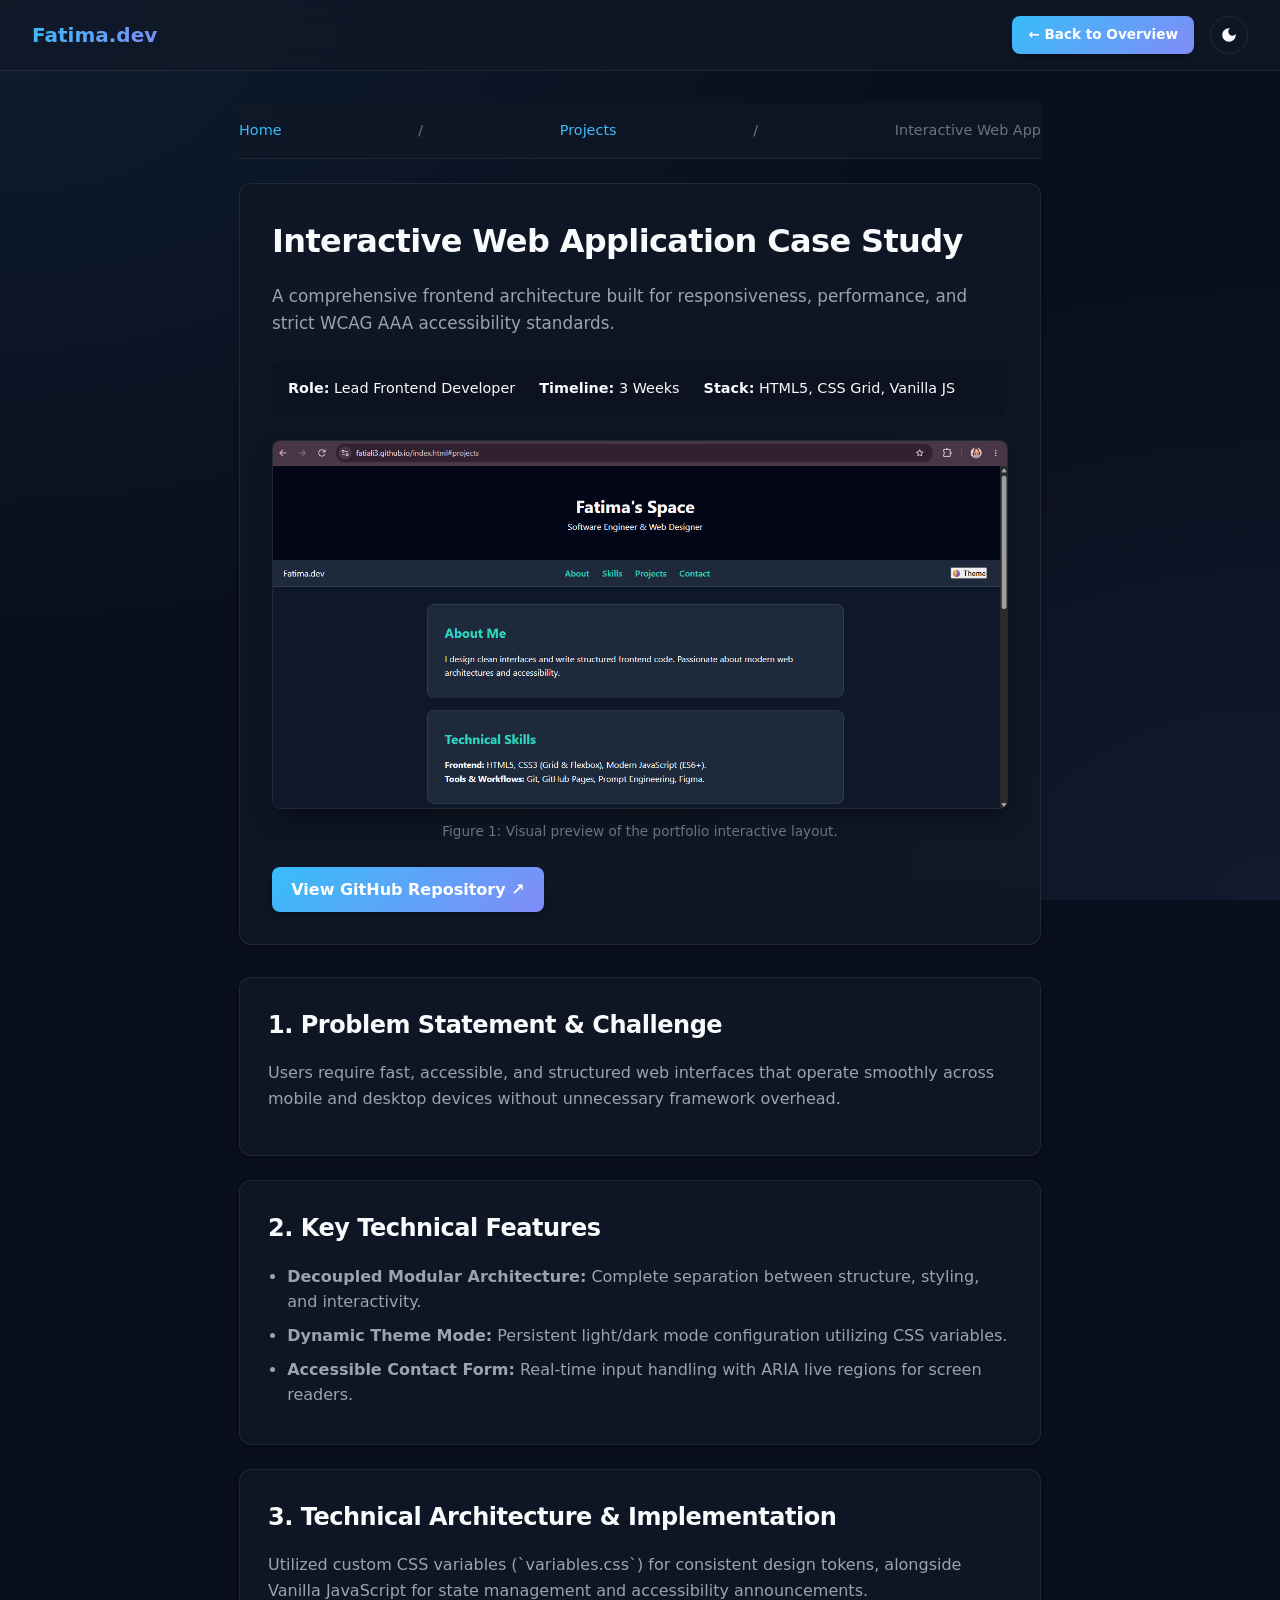
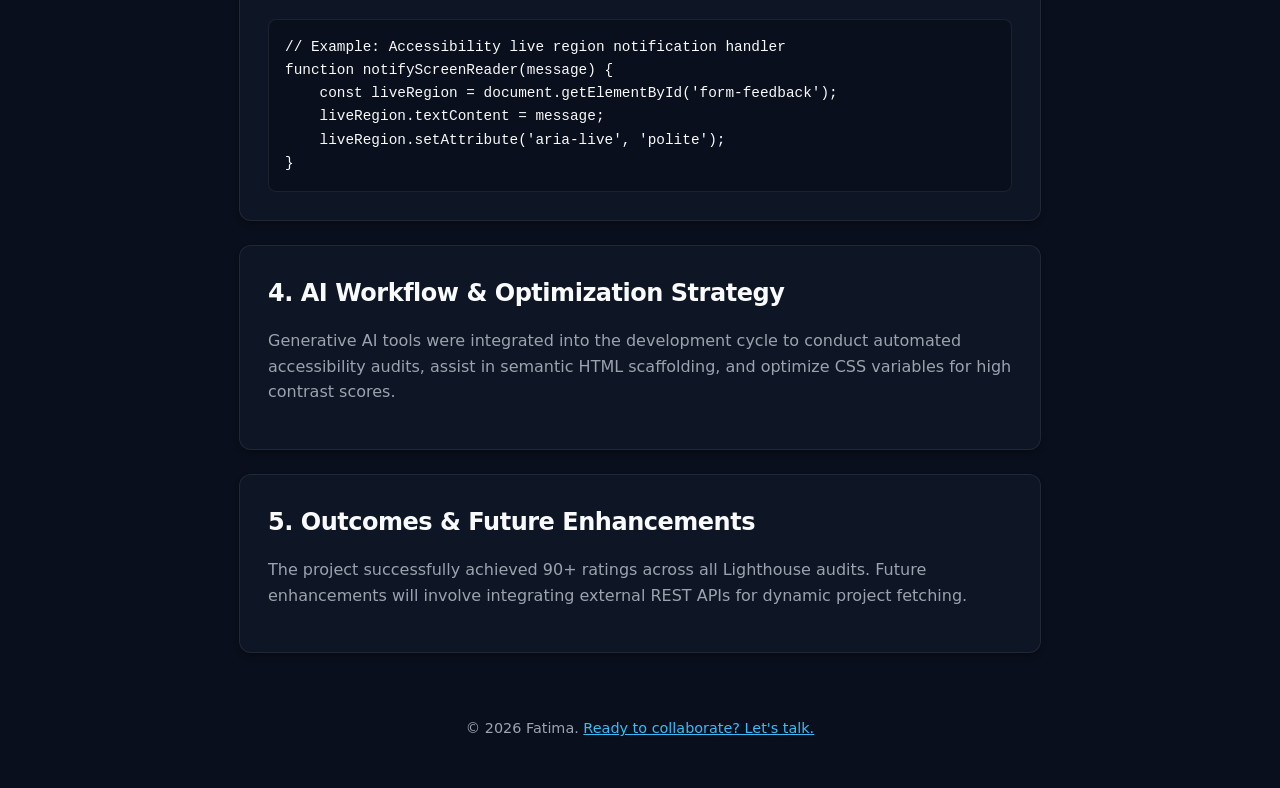
==== commit bb8734dc: "Add theme toggle button to project detail page" ====
--- a/project-detail.html
+++ b/project-detail.html
@@ -14,7 +14,16 @@
 
     <nav aria-label="Main Navigation">
         <span class="logo">Fatima.dev</span>
-        <a href="index.html" class="btn-primary" style="font-size: 0.9rem;">← Back to Overview</a>
+        
+        <div style="display: flex; gap: 1rem; align-items: center;">
+            <a href="index.html" class="btn-primary" style="font-size: 0.85rem; padding: 0.5rem 1rem;">← Back to Overview</a>
+            
+            <button id="theme-toggle" class="theme-toggle-btn" aria-label="Toggle dark/light theme">
+                <svg viewBox="0 0 24 24">
+                    <path d="M12 3c-4.97 0-9 4.03-9 9s4.03 9 9 9 9-4.03 9-9c0-.46-.04-.92-.1-1.36-.98 1.37-2.58 2.26-4.4 2.26-2.98 0-5.4-2.42-5.4-5.4 0-1.81.89-3.42 2.26-4.4C12.92 3.04 12.46 3 12 3z"/>
+                </svg>
+            </button>
+        </div>
     </nav>
 
     <main id="main-content" style="max-width: 850px; margin: 2rem auto; padding: 0 1.5rem;">
--- a/css/base.css
+++ b/css/base.css
@@ -15,7 +15,6 @@
     line-height: 1.6;
     transition: var(--transition-fast);
 }
-
 
 .skip-link {
     position: absolute;
@@ -54,6 +53,32 @@
     background: var(--accent-gradient);
     -webkit-background-clip: text;
     -webkit-text-fill-color: transparent;
+}
+
+.theme-toggle-btn {
+    background: transparent;
+    border: 1px solid var(--card-border);
+    color: var(--text-primary);
+    width: 38px;
+    height: 38px;
+    border-radius: 50%;
+    display: flex;
+    align-items: center;
+    justify-content: center;
+    cursor: pointer;
+    transition: var(--transition-fast);
+}
+
+.theme-toggle-btn:hover {
+    background: var(--card-border);
+    transform: scale(1.05);
+    border-color: var(--card-border-hover);
+}
+
+.theme-toggle-btn svg {
+    width: 18px;
+    height: 18px;
+    fill: currentColor;
 }
 
 .btn-primary {
